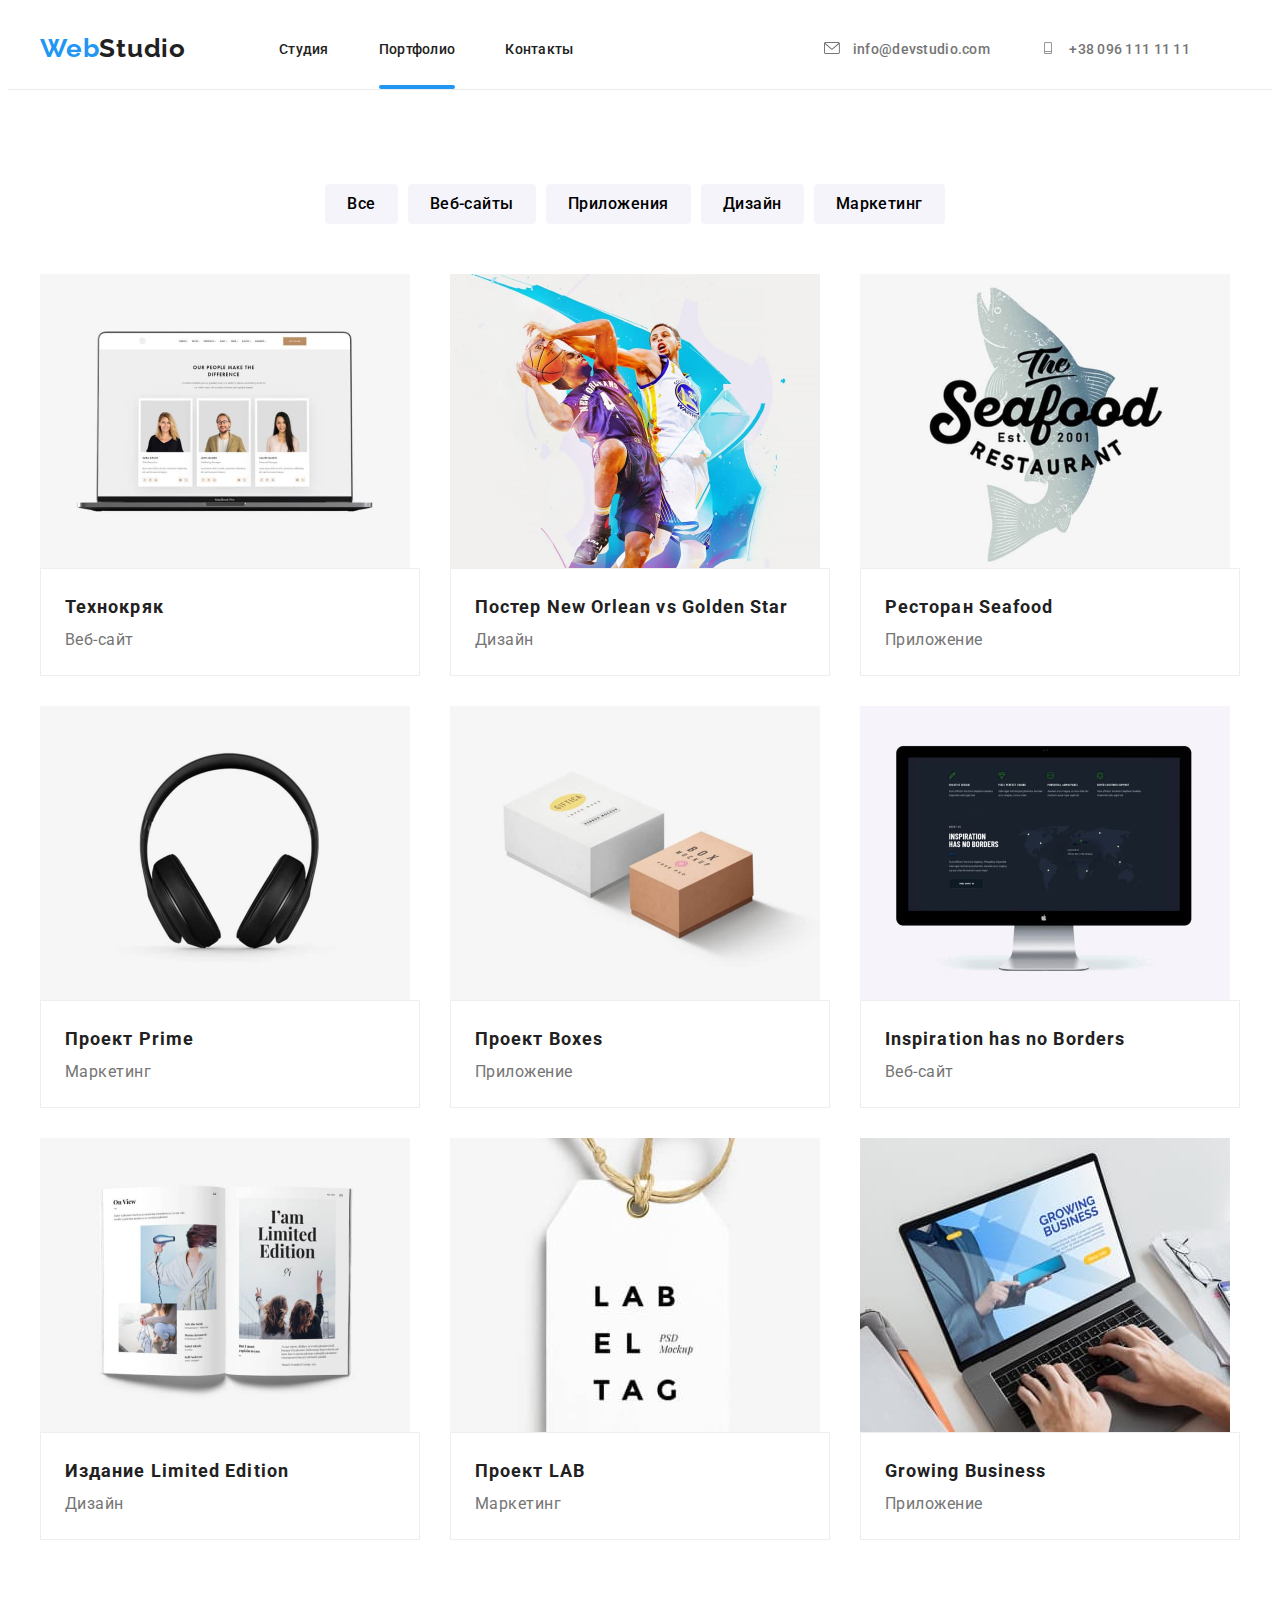
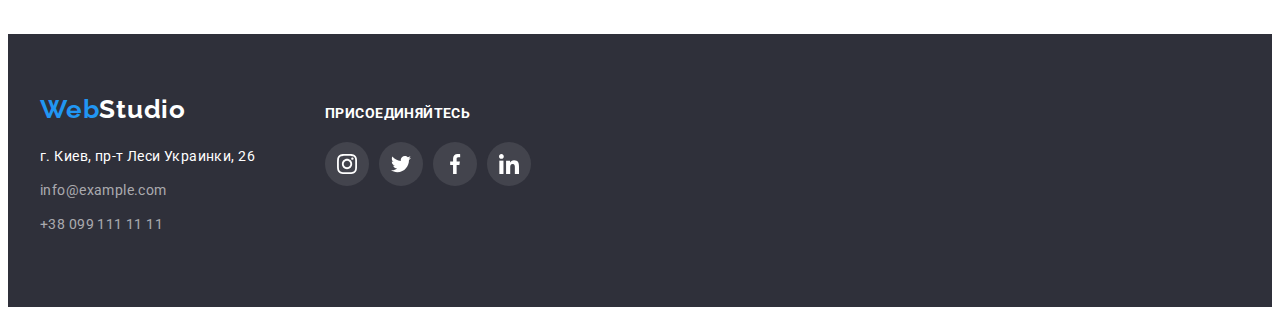
==== portfolio.html @ e82898e9 "Начало 6 работы" ====
<!DOCTYPE html>
<html lang="ru">
  <head>
    <meta charset="UTF-8" />
    <meta http-equiv="X-UA-Compatible" content="IE=edge" />
    <meta name="viewport" content="width=device-width, initial-scale=1.0" />
    <title>WebStudio</title>
    <link rel="preconnect" href="https://fonts.googleapis.com" />
    <link rel="preconnect" href="https://fonts.gstatic.com" crossorigin />
    <link
      href="https://fonts.googleapis.com/css2?family=Raleway:wght@700&family=Roboto:wght@400;500;700;900&display=swap"
      rel="stylesheet"
    />
    <link
      rel="stylesheet"
      href="https://cdnjs.cloudflare.com/ajax/libs/modern-normalize/1.1.0/modern-normalize.min.css"
      integrity="sha512-wpPYUAdjBVSE4KJnH1VR1HeZfpl1ub8YT/NKx4PuQ5NmX2tKuGu6U/JRp5y+Y8XG2tV+wKQpNHVUX03MfMFn9Q=="
      crossorigin="anonymous"
      referrerpolicy="no-referrer"
    />
    <link rel="stylesheet" href="./css/style.css" />
  </head>

  <body>
    <!-- Header content -->
    <header class="header">
      <!-- Main nav -->
      <div class="container header-container">
        <nav class="header-nav">
          <a class="link logo logo-black" href="./index.html"
            ><span class="logo-span">Web</span>Studio</a
          >

          <ul class="list header-list">
            <li class="header-item">
              <a class="link header-link" href="./index.html">Студия</a>
            </li>
            <li class="header-item">
              <a class="link header-link current-link" href="./portfolio.html">Портфолио</a>
            </li>
            <li class="header-item">
              <a class="link header-link" href="">Контакты</a>
            </li>
          </ul>
        </nav>

        <!-- Contacts -->
        <ul class="list header-contacts-list">
          <li class="header-item">
            <a class="link header-contacts-link" href="mailto:info@devstudio.com">
              <svg class="header-contacts-icon">
                <use href="./images/icons.svg#icon-mail"></use>
              </svg>
              info@devstudio.com</a
            >
          </li>
          <li class="header-item">
            <a class="link header-contacts-link" href="tel:+380961111111">
              <svg class="header-contacts-icon">
                <use href="./images/icons.svg#icon-mobile"></use>
              </svg>
              +38 096 111 11 11</a
            >
          </li>
        </ul>
      </div>
    </header>

    <!-- Main content -->
    <main>
      <section class="section">
        <!-- Filter content -->
        <div class="container">
          <ul class="list filter-list">
            <li class="filter-item">
              <button type="button" class="filter-button">Все</button>
            </li>
            <li class="filter-item">
              <button type="button" class="filter-button">Веб-сайты</button>
            </li>
            <li class="filter-item">
              <button type="button" class="filter-button">Приложения</button>
            </li>
            <li class="filter-item">
              <button type="button" class="filter-button">Дизайн</button>
            </li>
            <li class="filter-item">
              <button type="button" class="filter-button">Маркетинг</button>
            </li>
          </ul>

          <!-- Portfolio content -->
          <ul class="list portfolio-list">
            <li class="portfolio-item">
              <a href="" class="link port-content">
                <div class="portfolio-img-container">
                  <img src="./images/portfolio/laptop.jpg" alt="Ноутбук" width="370" />
                  <div class="portfolio-container">
                    <p class="portfolio-container-text">
                      Технокряк это современная площадка распространения коронавируса. Компании
                      используют эту платформу для цифрового шпионажа и атак на защищённые сервера
                      конкурентов.
                    </p>
                  </div>
                </div>
                <div class="all-text">
                  <h3 class="portfolio-title">Технокряк</h3>
                  <p class="portfolio-text">Веб-сайт</p>
                </div>
              </a>
            </li>
            <li class="portfolio-item">
              <a href="" class="link port-content">
                <div class="portfolio-img-container">
                  <img src="./images/portfolio/basketball.jpg" alt="Баскетбол" width="370" />
                  <div class="portfolio-container">
                    <p class="portfolio-container-text"></p>
                  </div>
                </div>
                <div class="all-text">
                  <h3 class="portfolio-title">Постер New Orlean vs Golden Star</h3>
                  <p class="portfolio-text">Дизайн</p>
                </div>
              </a>
            </li>
            <li class="portfolio-item">
              <a href="" class="link port-content">
                <div class="portfolio-img-container">
                  <img src="./images/portfolio/fish.jpg" alt="Логотип (рыба)" width="370" />
                  <div class="portfolio-container">
                    <p class="portfolio-container-text"></p>
                  </div>
                </div>
                <div class="all-text">
                  <h3 class="portfolio-title">Ресторан Seafood</h3>
                  <p class="portfolio-text">Приложение</p>
                </div>
              </a>
            </li>
            <li class="portfolio-item">
              <a href="" class="link port-content">
                <div class="portfolio-img-container">
                  <img src="./images/portfolio/headset.jpg" alt="Наушники" width="370" />
                  <div class="portfolio-container">
                    <p class="portfolio-container-text"></p>
                  </div>
                </div>
                <div class="all-text">
                  <h3 class="portfolio-title">Проект Prime</h3>
                  <p class="portfolio-text">Маркетинг</p>
                </div>
              </a>
            </li>

            <li class="portfolio-item">
              <a href="" class="link port-content">
                <div class="portfolio-img-container">
                  <img src="./images/portfolio/boxes.jpg" alt="Коробки" width="370" />
                  <div class="portfolio-container">
                    <p class="portfolio-container-text"></p>
                  </div>
                </div>
                <div class="all-text">
                  <h3 class="portfolio-title">Проект Boxes</h3>
                  <p class="portfolio-text">Приложение</p>
                </div>
              </a>
            </li>
            <li class="portfolio-item">
              <a href="" class="link port-content">
                <div class="portfolio-img-container">
                  <img src="./images/portfolio/monitor.jpg" alt="Монитор" width="370" />
                  <div class="portfolio-container">
                    <p class="portfolio-container-text"></p>
                  </div>
                </div>
                <div class="all-text">
                  <h3 class="portfolio-title">Inspiration has no Borders</h3>
                  <p class="portfolio-text">Веб-сайт</p>
                </div>
              </a>
            </li>
            <li class="portfolio-item">
              <a href="" class="link port-content">
                <div class="portfolio-img-container">
                  <img src="./images/portfolio/magazine.jpg" alt="Журнал" width="370" />
                  <div class="portfolio-container">
                    <p class="portfolio-container-text"></p>
                  </div>
                </div>
                <div class="all-text">
                  <h3 class="portfolio-title">Издание Limited Edition</h3>
                  <p class="portfolio-text">Дизайн</p>
                </div>
              </a>
            </li>
            <li class="portfolio-item">
              <a href="" class="link port-content">
                <div class="portfolio-img-container">
                  <img src="./images/portfolio/tag.jpg" alt="Бирка" width="370" />
                  <div class="portfolio-container">
                    <p class="portfolio-container-text"></p>
                  </div>
                </div>
                <div class="all-text">
                  <h3 class="portfolio-title">Проект LAB</h3>
                  <p class="portfolio-text">Маркетинг</p>
                </div>
              </a>
            </li>
            <li class="portfolio-item">
              <a href="" class="link port-content">
                <div class="portfolio-img-container">
                  <img src="./images/portfolio/miniLaptop.jpg" alt="Нетбук" width="370" />
                  <div class="portfolio-container">
                    <p class="portfolio-container-text"></p>
                  </div>
                </div>
                <div class="all-text">
                  <h3 class="portfolio-title">Growing Business</h3>
                  <p class="portfolio-text">Приложение</p>
                </div>
              </a>
            </li>
          </ul>
        </div>
      </section>
    </main>

    <!-- Footer content -->
    <footer class="footer footer-container">
      <div class="container footer-flex">
        <div class="address-container">
          <a class="link logo logo-white" href="./index.html"
            ><span class="logo-span">Web</span>Studio</a
          >
          <address class="footer-address">
            <ul class="list address-list">
              <li class="address-item">
                <a
                  class="link address-link"
                  href="https://goo.gl/maps/nczX3HqXWw6fcAAx9"
                  target="_blank"
                  >г. Киев, пр-т Леси Украинки, 26</a
                >
              </li>
              <li class="address-item">
                <a class="link address-link mailtel-link" href="mailto:info@example.com"
                  >info@example.com</a
                >
              </li>
              <li class="address-item">
                <a class="link address-link mailtel-link" href="tel:+380991111111"
                  >+38 099 111 11 11</a
                >
              </li>
            </ul>
          </address>
        </div>
        <div class="footer-social-container">
          <p class="footer-social-text">присоединяйтесь</p>
          <ul class="list footer-social-list">
            <li class="footer-social-item">
              <a href="https://www.instagram.com" class="footer-social-link"
                ><svg class="footer-social-icon">
                  <use href="./images/icons.svg#icon-instagram"></use>
                </svg>
              </a>
            </li>
            <li class="footer-social-item">
              <a href="https://twitter.com" class="footer-social-link"
                ><svg class="footer-social-icon">
                  <use href="./images/icons.svg#icon-twitter"></use>
                </svg>
              </a>
            </li>
            <li class="footer-social-item">
              <a href="https://www.facebook.com/" class="footer-social-link"
                ><svg class="footer-social-icon">
                  <use href="./images/icons.svg#icon-facebook"></use>
                </svg>
              </a>
            </li>
            <li class="footer-social-item">
              <a href="https://www.linkedin.com/" class="footer-social-link"
                ><svg class="footer-social-icon">
                  <use href="./images/icons.svg#icon-linkedin"></use>
                </svg>
              </a>
            </li>
          </ul>
        </div>
      </div>
    </footer>
  </body>
</html>
---- css/style.css ----
/*-------------Common variables-------------*/
:root {
  --background-color: #2f303a;
  --logo-header-color: #000000;
  --main-title-color: #ffffff;
  --accent-text-color: #2196f3;
  --first-text-color: #212121;
  --second-text-color: #757575;
  --addres-text-color: rgba(255, 255, 255, 0.6);
  --footer-logo-color: #ffffff;
  --button-main-color: #f5f4fa;
  --icon-main-color: #afb1b8;
}

/*-------------Reset styles-------------*/
p,
h1,
h2,
h3,
h4,
h5,
h6 {
  margin: 0;
}

ul {
  margin: 0;
  padding: 0;
}

img {
  display: block;
  max-width: 100%;
}

button {
  cursor: pointer;
}

.container {
  width: 1200px;
  padding-left: 15px;
  padding-right: 15px;
  margin: 0 auto;
}

/*-------------General style-------------*/
body {
  font-family: Roboto, sans-serif;
  color: var(--first-text-color);
}

.list {
  list-style: none;
}

.link {
  text-decoration: none;
}

.section {
  padding-top: 94px;
  padding-bottom: 94px;
}

/*-------------Header content-------------*/
.header {
  padding: 25px 0 25px 0;
  border-bottom: 1px solid #ececec;
}

.header-container {
  display: flex;
  align-items: center;
}

.header-nav {
  display: flex;
  align-items: center;
}

.logo {
  font-family: Raleway;
  font-weight: 700;
  font-size: 26px;
  line-height: 1.19;
  letter-spacing: 0.03em;
}

.logo .logo-span {
  color: var(--accent-text-color);
}
.logo-black {
  color: var(--first-text-color);
  margin-right: 93px;
}

.logo-white {
  color: var(--main-title-color);
}

.header-list {
  display: flex;
}

.header-item:not(last-child) {
  margin-right: 50px;
}

.header-link {
  font-weight: 500;
  font-size: 14px;
  line-height: 1.14;
  letter-spacing: 0.02em;
  color: var(--first-text-color);
  transition: color 250ms cubic-bezier(0.4, 0, 0.2, 1);
  position: relative;
}

.header-link:hover,
.header-link:focus {
  color: var(--accent-text-color);
}

.header-link.current-link::after {
  position: absolute;
  content: '';
  width: 100%;
  height: 4px;
  background-color: var(--accent-text-color);
  left: 0;
  bottom: -32px;
  border-radius: 2px;
}

.header-contacts-list {
  display: flex;
  margin-left: auto;
}

.header-contacts-link {
  font-weight: 500;
  font-size: 14px;
  line-height: 1.14;
  letter-spacing: 0.02em;
  color: var(--second-text-color);
  transition: color 250ms cubic-bezier(0.4, 0, 0.2, 1);
}

.header-contacts-link:hover,
.header-contacts-link:focus {
  color: var(--accent-text-color);
}

.header-contacts-icon {
  width: 16px;
  height: 12px;
  fill: currentColor;
  margin-right: 10px;
}

/*----------------Main content----------------*/
/*-------------Title content-------------*/
.hero {
  background-color: var(--background-color);
  background-image: linear-gradient(rgba(47, 48, 58, 0.4), rgba(47, 48, 58, 0.4)),
    url('../images/main-page/bg-img.jpg');
  background-repeat: no-repeat;
  background-position: center;
  background-size: 1600px;
  padding: 200px 0 200px 0;
}

.hero-container {
  width: 700px;
}

.hero-title {
  font-weight: 900;
  font-size: 44px;
  line-height: 1.36;
  letter-spacing: 0.06em;
  text-transform: uppercase;
  margin-bottom: 30px;
  color: var(--main-title-color);
  text-align: center;
}

.hero-button {
  font-weight: 700;
  font-size: 16px;
  line-height: 1.875;
  letter-spacing: 0.06em;
  border: 0;
  color: var(--main-title-color);
  background: var(--accent-text-color);
  transition: box-shadow 250ms cubic-bezier(0.4, 0, 0.2, 1);
  border-radius: 4px;
  width: 200px;
  height: 50px;
  display: block;
  margin: 0 auto;
}

.hero-button:hover,
.hero-button:focus {
  box-shadow: 0px 4px 4px rgba(0, 0, 0, 0.15);
}

/*-------------Features content-------------*/
.features-list {
  display: flex;
  justify-content: space-between;
}

.features-item {
  width: 270px;
}

.features-icon-container {
  width: 270px;
  height: 120px;
  margin-bottom: 30px;
  background-color: var(--main-title-color);
  display: flex;
  justify-content: center;
  align-items: center;
}

.features-icon {
  width: 65px;
  height: 70px;
}

.features-title {
  font-weight: 700;
  font-size: 14px;
  line-height: 1.14;
  letter-spacing: 0.03em;
  text-transform: uppercase;
}

.features-text {
  font-size: 14px;
  line-height: 1.71;
  letter-spacing: 0.03em;
  color: var(--second-text-color);
  margin-top: 10px;
}

.sub-title {
  font-weight: 700;
  font-size: 36px;
  line-height: 1.16;
  letter-spacing: 0.03em;
  text-align: center;
  margin-bottom: 50px;
}

/*-------------Activity content-------------*/
.activity {
  padding-top: 0px;
}

.activity-list {
  display: flex;
  justify-content: space-between;
}

.activity-item {
  position: relative;
}

.activity-container-text {
  position: absolute;
  bottom: 0;

  display: flex;
  justify-content: center;
  align-items: center;
  width: 100%;
  height: 70px;
  background-color: rgba(47, 48, 58, 0.8);
}

.activity-text {
  font-weight: bold;
  font-size: 14px;
  line-height: 16px;
  text-align: center;
  letter-spacing: 0.03em;
  text-transform: uppercase;
  color: var(--main-title-color);
}

/*-------------Our team content-------------*/
.team {
  background: var(--button-main-color);
}

.team-list {
  display: flex;
  flex-wrap: wrap;
  margin-left: -30px;
}

.team-item {
  flex-basis: calc(100% / 4 - 30px);
  margin-left: 30px;
  background-color: #ffffff;
}

.team-title-container {
  padding-top: 30px;
  padding-bottom: 30px;
}

.team-title {
  font-weight: 500;
  font-size: 16px;
  line-height: 1.18;
  letter-spacing: 0.03em;
  text-align: center;
  margin-bottom: 10px;
}

.team-item {
  box-shadow: 0px 1px 3px rgba(0, 0, 0, 0.12), 0px 1px 1px rgba(0, 0, 0, 0.14),
    0px 2px 1px rgba(0, 0, 0, 0.2);
  border-radius: 0px 0px 4px 4px;
}

.team-text {
  font-size: 16px;
  line-height: 1.18;
  letter-spacing: 0.03em;
  text-align: center;
  color: var(--second-text-color);
  margin-bottom: 15px;
}

.team-social {
  display: flex;
  justify-content: center;
}

.team-social-item {
  width: 44px;
  height: 44px;
}

.team-social-item + .team-social-item {
  margin-left: 10px;
}

.team-social-link {
  width: 100%;
  height: 100%;
  border-radius: 50%;
  display: flex;
  justify-content: center;
  align-items: center;
  color: var(--icon-main-color);
  transition: color 250ms cubic-bezier(0.4, 0, 0.2, 1),
    background-color 250ms cubic-bezier(0.4, 0, 0.2, 1);
}

.team-social-icon {
  width: 20px;
  height: 20px;
  fill: currentColor;
}

.team-social-link:hover,
.team-social-link:focus {
  background-color: var(--accent-text-color);
  color: var(--main-title-color);
}

/*-------------Clients content-------------*/

.client-list {
  display: flex;
  justify-content: space-between;
}

.client-item {
  width: 170px;
  height: 90px;
  border: 1px solid var(--icon-main-color);
  box-sizing: border-box;
  border-radius: 4px;
  transition: border-color 250ms cubic-bezier(0.4, 0, 0.2, 1);
}

.client-link {
  width: 100%;
  height: 100%;
  display: flex;
  justify-content: center;
  align-items: center;
  color: var(--icon-main-color);
  transition: color 250ms cubic-bezier(0.4, 0, 0.2, 1);
}

.client-icon {
  width: 106px;
  height: 60px;
  fill: currentColor;
}

.client-item:hover,
.client-item:focus {
  border-color: var(--accent-text-color);
}

.client-link:focus,
.client-link:hover {
  color: var(--accent-text-color);
}
/*-------------Footer content-------------*/
.footer {
  background: var(--background-color);
}

.footer-container {
  padding-top: 60px;
  padding-bottom: 60px;
}

.footer-flex {
  display: flex;
}

.address-link {
  font-style: normal;
  font-size: 14px;
  line-height: 1.71;
  letter-spacing: 0.03em;
  color: var(--footer-logo-color);
}

.address-list {
  margin-top: 20px;
}

.address-item {
  margin-bottom: 10px;
}

.mailtel-link {
  color: var(--addres-text-color);
}

.footer-address {
  display: flex;
}

.footer-social-container {
  margin-left: 70px;
  padding-top: 12px;
}

.footer-social-list {
  display: flex;
}

.footer-social-item {
  width: 44px;
  height: 44px;
}

.footer-social-text {
  font-weight: 700;
  font-size: 14px;
  line-height: 1.14;
  letter-spacing: 0.03em;
  text-transform: uppercase;
  color: var(--main-title-color);
  margin-bottom: 20px;
}

.footer-social-link {
  background-color: #43444d;
  width: 100%;
  height: 100%;
  border-radius: 50%;
  display: flex;
  justify-content: center;
  align-items: center;
  transition: background-color 250ms cubic-bezier(0.4, 0, 0.2, 1);
}

.footer-social-link:hover,
.footer-social-link:focus {
  background-color: var(--accent-text-color);
}

.footer-social-icon {
  width: 20px;
  height: 20px;
  fill: var(--main-title-color);
}

.footer-social-item + .footer-social-item {
  margin-left: 10px;
}

/*-------------Portfolio-------------*/
/*-------------Filter content-------------*/
.filter-list {
  display: flex;
  justify-content: center;
  margin-bottom: 50px;
}

.filter-item {
  margin-right: 10px;
}

.filter-button {
  font-family: inherit;
  font-weight: 500;
  font-size: 16px;
  line-height: 1.62;
  letter-spacing: 0.03em;
  border: 0;
  border-radius: 4px;
  height: 40px;
  background: var(--button-main-color);
  padding: 6px 22px;
  transition: color 250ms cubic-bezier(0.4, 0, 0.2, 1),
    background-color 250ms cubic-bezier(0.4, 0, 0.2, 1),
    box-shadow 250ms cubic-bezier(0.4, 0, 0.2, 1),
    background-color 250ms cubic-bezier(0.4, 0, 0.2, 1);
}

.filter-button:hover,
.filter-button:focus {
  background: var(--accent-text-color);
  color: var(--main-title-color);
  box-shadow: 0px 3px 1px rgba(0, 0, 0, 0.1), 0px 1px 2px rgba(0, 0, 0, 0.08),
    0px 2px 2px rgba(0, 0, 0, 0.12);
}

.portfolio-list {
  display: flex;
  flex-wrap: wrap;
  margin-left: -30px;
  margin-bottom: -30px;
}

.portfolio-item {
  flex-basis: calc(100% / 3 - 30px);
  margin-left: 30px;
  margin-bottom: 30px;
  box-sizing: border-box;
}

.port-content {
  display: block;
  color: inherit;
  transition: box-shadow 250ms cubic-bezier(0.4, 0, 0.2, 1);
}

.port-content:hover,
.port-content:focus {
  box-shadow: 0px 1px 1px #0000001f, 0px 4px 4px rgba(0, 0, 0, 0.06),
    1px 4px 6px rgba(0, 0, 0, 0.16);
}

.port-content:hover .portfolio-container {
  transform: translateY(-100%);
}

.portfolio-img-container {
  position: relative;
  overflow: hidden;
}

.portfolio-container {
  position: absolute;

  width: 100%;
  height: 100%;

  background-color: rgba(33, 150, 243, 0.9);
  transition: transform 250ms cubic-bezier(0.4, 0, 0.2, 1);
}

.portfolio-container-text {
  font-weight: 400;
  font-size: 18px;
  line-height: 1.5;
  letter-spacing: 0.03em;
  color: var(--main-title-color);

  padding: 63px 23px;
}

.all-text {
  padding: 20px 24px;
  border: 1px solid #eeeeee;
}

.portfolio-title {
  font-weight: 700;
  font-size: 18px;
  line-height: 2;
  letter-spacing: 0.06em;
}

.portfolio-text {
  font-size: 16px;
  line-height: 1.875;
  letter-spacing: 0.03em;
  color: var(--second-text-color);
}

.backdrop {
  width: 100vw;
  height: 100vh;
  background-color: rgba(0, 0, 0, 0.2);
  position: fixed;
  top: 0;
  transition: opacity 250ms cubic-bezier(0.4, 0, 0.2, 1),
    visibility 250ms cubic-bezier(0.4, 0, 0.2, 1);
}

.modal {
  width: 528px;
  min-height: 581px;
  background-color: #ffffff;
  box-shadow: 0px 1px 3px rgba(0, 0, 0, 0.12), 0px 1px 1px rgba(0, 0, 0, 0.14),
    0px 2px 1px rgba(0, 0, 0, 0.2);
  border-radius: 4px;
  position: absolute;
  top: 50%;
  left: 50%;
  transform: scale(1) rotateX(180deg);
  transform: translate(-50%, -50%);
  transition: transform 1000ms cubic-bezier(0.4, 0, 0.2, 1);
}

.backdrop.is-hidden .modal {
  transform: scale(10) rotate(180deg);
  transition: transform 1000ms cubic-bezier(0.4, 0, 0.2, 1);
}

.button-modal {
  width: 30px;
  height: 30px;
  background-color: #ffffff;
  border: 1px solid rgba(0, 0, 0, 0.1);
  border-radius: 50%;
  position: absolute;
  right: 8px;
  top: 8px;
}

.icon-close {
  width: 18px;
  height: 18px;
  display: flex;
  justify-content: center;
  align-items: center;
  transition: fill 250ms cubic-bezier(0.4, 0, 0.2, 1);
}

.icon-close:hover,
.icon-close:focus {
  fill: var(--accent-text-color);
}

.is-hidden {
  visibility: hidden;
  opacity: 0;
  pointer-events: none;
}
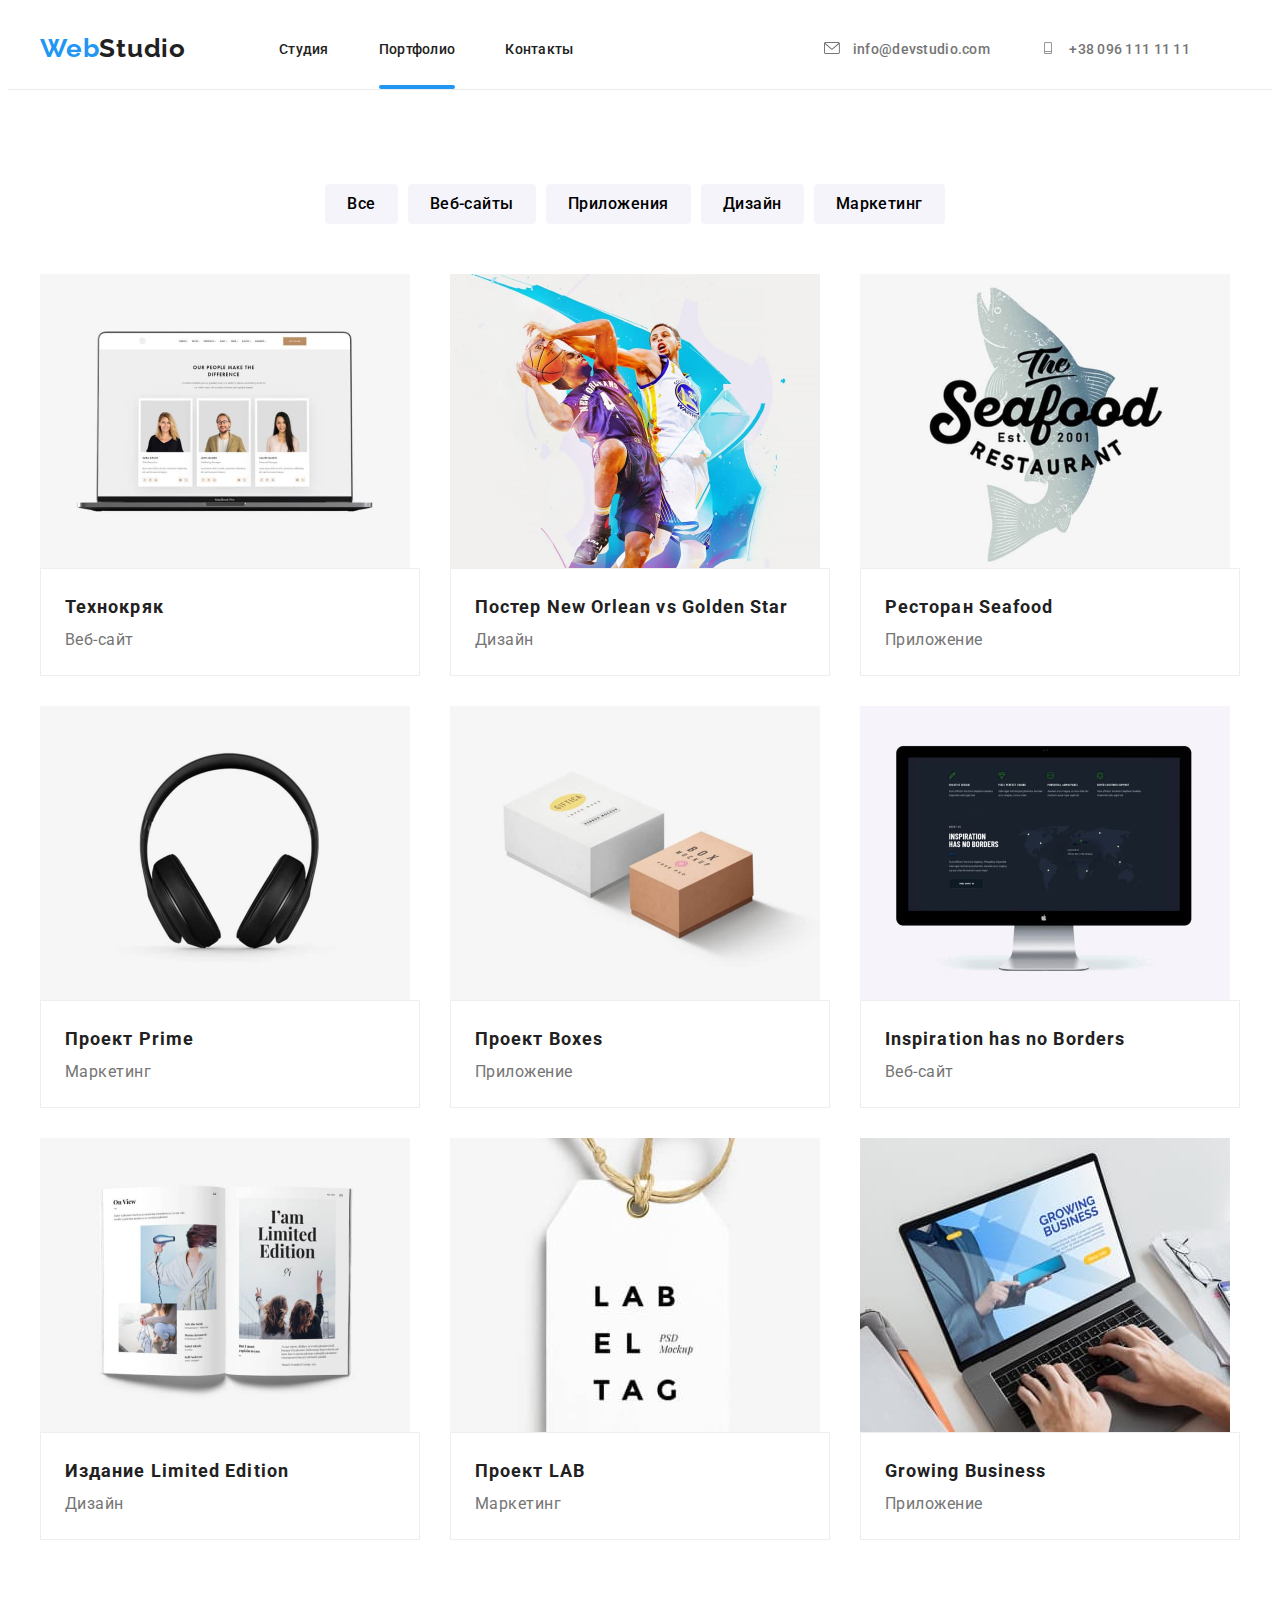
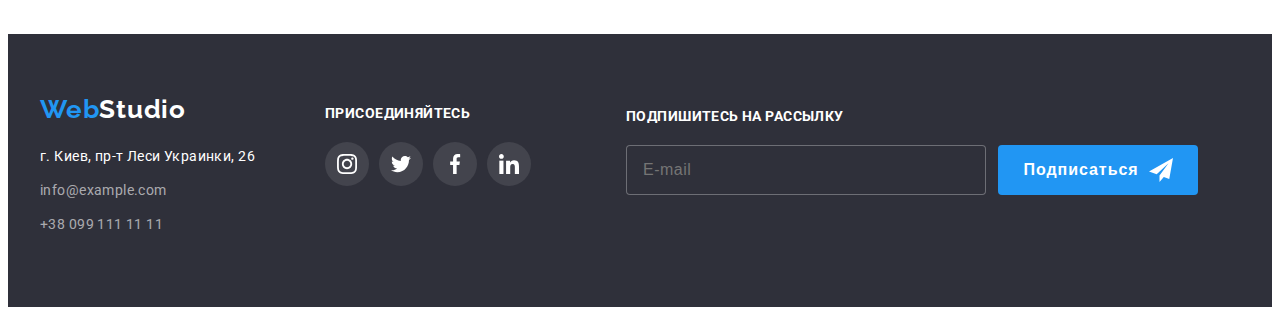
==== commit ffc0ebf7: "Update portfolio.html" ====
--- a/portfolio.html
+++ b/portfolio.html
@@ -290,6 +290,20 @@
             </li>
           </ul>
         </div>
+        <div class="footer-mail-container">
+          <form class="footer-mail">
+            <label for="email" class="footer-mail-title">Подпишитесь на рассылку</label>
+            <div class="mail-container">
+              <input type="text" name="email" id="email" class="mail-text" placeholder="E-mail" />
+              <button type="submit" class="button button-mail">
+                Подписаться
+                <svg class="icon-send" width="24" height="24">
+                  <use href="./images/icons.svg#icon-send"></use>
+                </svg>
+              </button>
+            </div>
+          </form>
+        </div>
       </div>
     </footer>
   </body>
--- a/css/style.css
+++ b/css/style.css
@@ -186,7 +186,7 @@
   text-align: center;
 }
 
-.hero-button {
+.button {
   font-weight: 700;
   font-size: 16px;
   line-height: 1.875;
@@ -202,8 +202,8 @@
   margin: 0 auto;
 }
 
-.hero-button:hover,
-.hero-button:focus {
+.button:hover,
+.button:focus {
   box-shadow: 0px 4px 4px rgba(0, 0, 0, 0.15);
 }
 
@@ -221,10 +221,10 @@
   width: 270px;
   height: 120px;
   margin-bottom: 30px;
-  background-color: var(--main-title-color);
-  display: flex;
-  justify-content: center;
-  align-items: center;
+  display: flex;
+  justify-content: center;
+  align-items: center;
+  background-color: var(--button-main-color);
 }
 
 .features-icon {
@@ -634,6 +634,7 @@
   box-shadow: 0px 1px 3px rgba(0, 0, 0, 0.12), 0px 1px 1px rgba(0, 0, 0, 0.14),
     0px 2px 1px rgba(0, 0, 0, 0.2);
   border-radius: 4px;
+  padding: 40px;
   position: absolute;
   top: 50%;
   left: 50%;
@@ -647,7 +648,7 @@
   transition: transform 1000ms cubic-bezier(0.4, 0, 0.2, 1);
 }
 
-.button-modal {
+.button-close {
   width: 30px;
   height: 30px;
   background-color: #ffffff;
@@ -677,3 +678,185 @@
   opacity: 0;
   pointer-events: none;
 }
+
+.modal-title {
+  font-weight: 700;
+  font-size: 20px;
+  line-height: 1.15;
+  text-align: center;
+  margin-bottom: 12px;
+  letter-spacing: 0.03em;
+}
+
+.modal-input-container {
+  margin-bottom: 10px;
+  position: relative;
+}
+
+.modal-input {
+  width: 100%;
+  height: 40px;
+  border: 1px solid rgba(33, 33, 33, 0.2);
+  border-radius: 4px;
+  padding-left: 42px;
+  margin-top: 4px;
+  outline: none;
+  transition: border-color 250ms cubic-bezier(0.4, 0, 0.2, 1);
+}
+
+.modal-input:focus {
+  border-color: var(--accent-text-color);
+}
+
+.modal-input:focus + .icon-modal {
+  fill: var(--accent-text-color);
+}
+
+.icon-modal {
+  width: 18px;
+  height: 18px;
+  position: absolute;
+  top: 50%;
+  left: 12px;
+  transition: fill 250ms cubic-bezier(0.4, 0, 0.2, 1);
+}
+
+.modal-text {
+  display: block;
+  font-weight: normal;
+  font-size: 12px;
+  line-height: 1.16;
+  letter-spacing: 0.01em;
+
+  color: var(--second-text-color);
+}
+
+.modal-textarea-container {
+  margin-bottom: 20px;
+}
+
+.modal-textarea {
+  width: 100%;
+  height: 120px;
+  border: 1px solid rgba(33, 33, 33, 0.2);
+  border-radius: 4px;
+  padding: 12px 16px;
+  margin-top: 4px;
+  resize: none;
+  outline: none;
+  transition: border-color 250ms cubic-bezier(0.4, 0, 0.2, 1);
+}
+
+.modal-textarea:focus {
+  border-color: var(--accent-text-color);
+}
+
+.modal-textarea::placeholder {
+  font-weight: 400;
+  font-size: 14px;
+  line-height: 1.14;
+  letter-spacing: 0.01em;
+
+  color: rgba(117, 117, 117, 0.5);
+}
+
+.modal-wrap {
+  position: relative;
+}
+
+.modal-checkbox-container {
+  margin-bottom: 30px;
+}
+
+.check-text {
+  font-weight: 400;
+  font-size: 14px;
+  line-height: 1.71;
+  letter-spacing: 0.03em;
+  color: var(--second-text-color);
+  display: flex;
+  justify-content: center;
+  align-items: center;
+}
+
+.custom-check {
+  width: 16px;
+  height: 15px;
+  border: 2px solid #000000;
+  border-radius: 2px;
+  display: flex;
+  justify-content: center;
+  align-items: center;
+  margin-right: 7px;
+}
+
+.icon-check {
+  fill: var(--main-title-color);
+}
+
+.modal-check-policy {
+  position: absolute;
+  opacity: 0;
+}
+
+.modal-check-policy:checked + .check-text .custom-check {
+  border: 0;
+  background-color: var(--accent-text-color);
+}
+.modal-policy-link {
+  color: var(--accent-text-color);
+  padding-left: 2px;
+}
+
+.footer-mail-container {
+  margin-left: 95px;
+  padding-top: 12px;
+}
+
+.footer-mail-title {
+  font-weight: 700;
+  font-size: 14px;
+  line-height: 1.14;
+  letter-spacing: 0.03em;
+  text-transform: uppercase;
+  color: var(--main-title-color);
+}
+
+.mail-container {
+  display: flex;
+  margin-top: 20px;
+}
+
+.mail-text {
+  width: 360px;
+  height: 50px;
+  padding-left: 16px;
+  font-weight: 400;
+  font-size: 16px;
+  line-height: 20px;
+  letter-spacing: 0.03em;
+  background-color: var(--background-color);
+
+  color: rgba(255, 255, 255, 0.6);
+
+  border: 1px solid rgba(255, 255, 255, 0.3);
+  box-sizing: border-box;
+  border-radius: 4px;
+  outline: none;
+  transition: filter 250ms cubic-bezier(0.4, 0, 0.2, 1);
+}
+
+.mail-text:focus {
+  filter: drop-shadow(0px 4px 4px rgba(0, 0, 0, 0.15));
+}
+
+.button-mail {
+  display: flex;
+  justify-content: center;
+  align-items: center;
+  margin-left: 12px;
+}
+
+.icon-send {
+  margin-left: 10px;
+}
